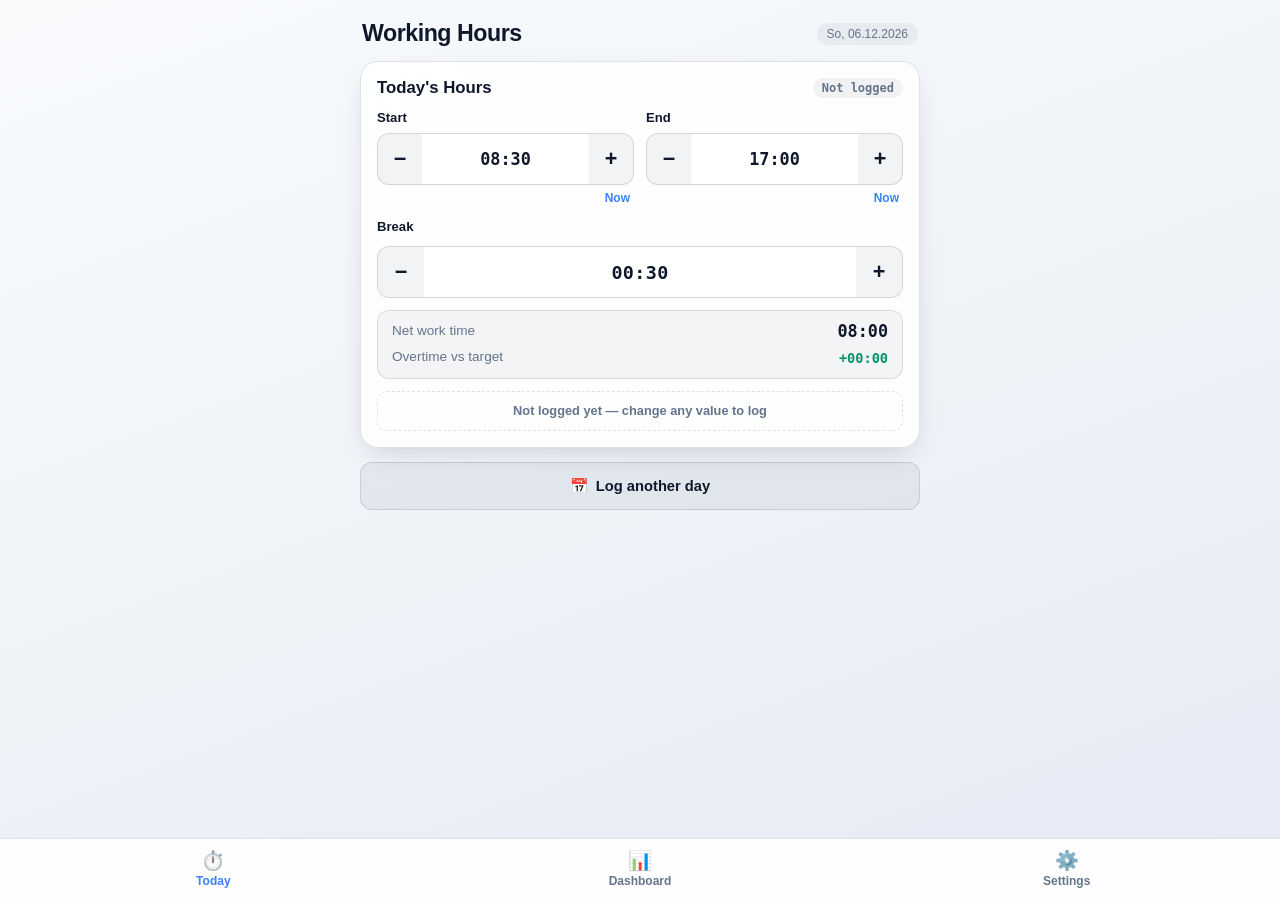
==== examples/working_hours/index.html @ c93cf64a "chore: track the Working Hours example app examples/ was untracked, so the reference app the runtime" ====
<!DOCTYPE html>
<html lang="en">
<head>
  <meta charset="UTF-8">
  <meta name="viewport" content="width=device-width, initial-scale=1.0, maximum-scale=1.0, user-scalable=no, viewport-fit=cover">
  <title>Working Hours</title>
  <link rel="stylesheet" href="css/style.css">
</head>
<body>

  <!-- ==================== TODAY PANE ==================== -->
  <section id="pane-today" class="pane active">
    <header class="topbar">
      <h1>Working Hours</h1>
      <span id="today-date-chip" class="chip">--.--.----</span>
    </header>

    <!-- 1. Today's Logging Card -->
    <div class="card" id="card-today">
      <div class="row-between">
        <h2 id="today-card-title">Today's Hours</h2>
        <span id="today-status-chip" class="badge">Not logged</span>
      </div>

      <!-- Start & End Times (24h steppers, 15 min increments) -->
      <div class="time-grid">
        <div class="time-col">
          <label for="input-today-start" class="field-label">Start</label>
          <div class="stepper" id="stepper-today-start" data-mode="clock" data-step="15">
            <button type="button" class="stepper-btn" data-delta="-1" aria-label="Start 15 minutes earlier">−</button>
            <input class="stepper-value" type="text" inputmode="numeric" maxlength="5" id="input-today-start" value="08:30">
            <button type="button" class="stepper-btn" data-delta="1" aria-label="Start 15 minutes later">+</button>
          </div>
          <button type="button" id="btn-today-now-start" class="link-btn link-btn-right">Now</button>
        </div>
        <div class="time-col">
          <label for="input-today-end" class="field-label">End</label>
          <div class="stepper" id="stepper-today-end" data-mode="clock" data-step="15">
            <button type="button" class="stepper-btn" data-delta="-1" aria-label="End 15 minutes earlier">−</button>
            <input class="stepper-value" type="text" inputmode="numeric" maxlength="5" id="input-today-end" value="17:00">
            <button type="button" class="stepper-btn" data-delta="1" aria-label="End 15 minutes later">+</button>
          </div>
          <button type="button" id="btn-today-now-end" class="link-btn link-btn-right">Now</button>
        </div>
      </div>

      <!-- Total Break Time with 0, 30, 60, 90 presets -->
      <div class="break-section">
        <label for="input-today-break" class="field-label">Break</label>
        <div class="stepper" id="stepper-today-break" data-mode="duration" data-step="15">
          <button type="button" class="stepper-btn" data-delta="-1" aria-label="Break 15 minutes shorter">−</button>
          <input class="stepper-value" type="text" inputmode="numeric" maxlength="5" id="input-today-break" value="00:30">
          <button type="button" class="stepper-btn" data-delta="1" aria-label="Break 15 minutes longer">+</button>
        </div>
      </div>

      <!-- Net Preview Box -->
      <div class="net-preview-box">
        <div class="row-between">
          <span class="muted">Net work time</span>
          <span class="net-line">
            <span id="today-overnight" class="overnight-hint" hidden>+1 day</span>
            <span id="today-net-time" class="net-value">08:00</span>
          </span>
        </div>
        <div class="row-between">
          <span class="muted">Overtime vs target</span>
          <span id="today-overtime" class="overtime-value positive">+00:00</span>
        </div>
      </div>

      <!-- Autosave status (tap to force an immediate write) -->
      <button type="button" id="today-save-status" class="save-status">Not logged yet</button>
    </div>

    <!-- 2. Open the shared editor for any other day -->
    <button type="button" id="btn-open-prev-day" class="btn btn-ghost btn-block">
      <span>📅</span> Log another day
    </button>
  </section>

  <!-- ==================== DASHBOARD PANE ==================== -->
  <section id="pane-dashboard" class="pane">
    <header class="topbar">
      <h1>Dashboard</h1>
      <span id="entry-count-chip" class="chip">0 days</span>
    </header>

    <!-- 1. Overhours Total Balance & Carryover Input -->
    <div class="card overhours-card">
      <div class="row-between">
        <span class="overhours-label">Total Overhours Balance</span>
        <span id="overhours-badge" class="badge positive">+00:00</span>
      </div>
      <div class="overhours-main">
        <span id="overhours-total" class="overhours-value">+00:00</span>
        <span class="overhours-unit">HH:MM</span>
      </div>
      <div class="overhours-breakdown">
        <span id="overhours-initial-label" class="muted">Carryover: +00:00</span>
        <span class="muted">·</span>
        <span id="overhours-logged-label" class="muted">Logged: +00:00</span>
      </div>

      <div class="form-group carryover-group">
        <label for="dashboard-carryover" class="field-label">Current Carryover Overhours Balance</label>
        <input type="text" id="dashboard-carryover" class="field" placeholder="+00:00 or -02:15">
        <p class="muted-small">Initial balance from your previous spreadsheet. Updates total calculation immediately.</p>
      </div>
    </div>

    <!-- 2. Recent Shifts & Spreadsheet Transfer Feed -->
    <div class="card">
      <div class="row-between">
        <h2>Logged Shifts</h2>
        <span id="pending-chip" class="chip chip-pending" hidden>0 pending</span>
      </div>
      <div class="row-between feed-tools">
        <span class="muted-small">Tap a row to edit · check off what's in Excel</span>
        <button type="button" id="btn-mark-all" class="link-btn" hidden>Mark all transferred</button>
      </div>

      <div id="entries-feed" class="entries-feed">
        <!-- Rendered dynamically by ui.js -->
      </div>
    </div>
  </section>

  <!-- ==================== SETTINGS PANE ==================== -->
  <section id="pane-settings" class="pane">
    <header class="topbar">
      <h1>Settings</h1>
    </header>

    <!-- Target Work Schedule -->
    <div class="card">
      <h2>Work Target Schedule</h2>
      <div class="form-group">
        <label for="setting-target-time" class="field-label">Daily target work time</label>
        <div class="stepper" id="stepper-setting-target" data-mode="duration" data-step="15">
          <button type="button" class="stepper-btn" data-delta="-1" aria-label="Target 15 minutes shorter">−</button>
          <input class="stepper-value" type="text" inputmode="numeric" maxlength="5" id="setting-target-time" value="08:00">
          <button type="button" class="stepper-btn" data-delta="1" aria-label="Target 15 minutes longer">+</button>
        </div>
      </div>
    </div>

    <!-- Default Daily Times -->
    <div class="card">
      <h2>Default Daily Times</h2>
      <div class="form-group">
        <label for="setting-start-time" class="field-label">Default start</label>
        <div class="stepper" id="stepper-setting-start" data-mode="clock" data-step="15">
          <button type="button" class="stepper-btn" data-delta="-1" aria-label="Default start 15 minutes earlier">−</button>
          <input class="stepper-value" type="text" inputmode="numeric" maxlength="5" id="setting-start-time" value="08:30">
          <button type="button" class="stepper-btn" data-delta="1" aria-label="Default start 15 minutes later">+</button>
        </div>
      </div>

      <div class="form-group">
        <label for="setting-end-time" class="field-label">Default end</label>
        <div class="stepper" id="stepper-setting-end" data-mode="clock" data-step="15">
          <button type="button" class="stepper-btn" data-delta="-1" aria-label="Default end 15 minutes earlier">−</button>
          <input class="stepper-value" type="text" inputmode="numeric" maxlength="5" id="setting-end-time" value="17:00">
          <button type="button" class="stepper-btn" data-delta="1" aria-label="Default end 15 minutes later">+</button>
        </div>
      </div>

      <div class="form-group">
        <label for="setting-break-time" class="field-label">Default break</label>
        <div class="stepper" id="stepper-setting-break" data-mode="duration" data-step="15">
          <button type="button" class="stepper-btn" data-delta="-1" aria-label="Default break 15 minutes shorter">−</button>
          <input class="stepper-value" type="text" inputmode="numeric" maxlength="5" id="setting-break-time" value="00:30">
          <button type="button" class="stepper-btn" data-delta="1" aria-label="Default break 15 minutes longer">+</button>
        </div>
      </div>
    </div>

    <!-- End-of-Day Reminder -->
    <div class="card">
      <h2>End-of-Day Reminder</h2>

      <div class="perm-row" id="reminder-perm-row">
        <span class="perm-dot" aria-hidden="true"></span>
        <div class="perm-text">
          <span class="perm-label" id="reminder-perm-label">Notifications allowed</span>
          <span class="muted-small" id="reminder-perm-detail" hidden></span>
        </div>
        <button type="button" id="btn-reminder-perm" class="btn btn-ghost btn-mini" hidden>Allow</button>
      </div>
      <button type="button" id="btn-reminder-perm-settings" class="link-btn link-btn-right" hidden>Open Android settings</button>

      <label class="switch-row" for="setting-reminder-enabled">
        <span class="field-label">Notify me before my end time</span>
        <input type="checkbox" id="setting-reminder-enabled" class="switch">
      </label>

      <div class="form-group" id="reminder-lead-group">
        <label for="setting-reminder-lead" class="field-label">How long before</label>
        <div class="stepper" id="stepper-reminder-lead" data-mode="duration" data-step="5">
          <button type="button" class="stepper-btn" data-delta="-1" aria-label="Remind 5 minutes later">−</button>
          <input class="stepper-value" type="text" inputmode="numeric" maxlength="5" id="setting-reminder-lead" value="00:15">
          <button type="button" class="stepper-btn" data-delta="1" aria-label="Remind 5 minutes earlier">+</button>
        </div>
      </div>
      <p id="reminder-hint" class="muted-small"></p>
    </div>

    <!-- Appearance: theme mode + accent -->
    <div class="card">
      <h2>Appearance</h2>
      <div class="form-group">
        <span class="field-label">Theme</span>
        <div id="theme-segmented" class="segmented" role="radiogroup" aria-label="Theme">
          <button type="button" class="segment" data-theme="auto" role="radio" aria-checked="true">Auto</button>
          <button type="button" class="segment" data-theme="light" role="radio" aria-checked="false">Light</button>
          <button type="button" class="segment" data-theme="dark" role="radio" aria-checked="false">Dark</button>
        </div>
        <p class="muted-small">Auto follows your system setting.</p>
      </div>

      <div class="form-group">
        <span class="field-label">Accent color</span>
        <div id="swatches" class="swatches"></div>
      </div>
    </div>

    <!-- Danger Zone: Delete All Entries -->
    <div class="card card-danger">
      <h2>Danger Zone</h2>
      <p class="muted">Permanently delete all logged shifts. This will reset the logged overtime to zero.</p>
      <button type="button" id="btn-delete-all" class="btn btn-danger btn-block">🗑️ Delete All Entries</button>
    </div>
  </section>

  <!-- ==================== SHIFT EDITOR SHEET ==================== -->
  <dialog id="sheet-editor" class="sheet" aria-label="Edit shift">
    <div class="sheet-inner">
      <div class="sheet-handle" aria-hidden="true"></div>

      <div class="row-between">
        <h2 id="sheet-title">Edit day</h2>
        <button type="button" id="btn-sheet-close" class="link-btn">✕ Close</button>
      </div>

      <div class="form-group">
        <div class="row-between">
          <label for="input-sheet-date" class="field-label">Date</label>
          <span id="sheet-date-display" class="muted-small"></span>
        </div>
        <input type="date" id="input-sheet-date" class="field date-field">
      </div>

      <div class="time-grid">
        <div class="time-col">
          <label for="input-sheet-start" class="field-label">Start</label>
          <div class="stepper" id="stepper-sheet-start" data-mode="clock" data-step="15">
            <button type="button" class="stepper-btn" data-delta="-1" aria-label="Start 15 minutes earlier">−</button>
            <input class="stepper-value" type="text" inputmode="numeric" maxlength="5" id="input-sheet-start" value="08:30">
            <button type="button" class="stepper-btn" data-delta="1" aria-label="Start 15 minutes later">+</button>
          </div>
          <button type="button" id="btn-sheet-now-start" class="link-btn link-btn-right">Now</button>
        </div>
        <div class="time-col">
          <label for="input-sheet-end" class="field-label">End</label>
          <div class="stepper" id="stepper-sheet-end" data-mode="clock" data-step="15">
            <button type="button" class="stepper-btn" data-delta="-1" aria-label="End 15 minutes earlier">−</button>
            <input class="stepper-value" type="text" inputmode="numeric" maxlength="5" id="input-sheet-end" value="17:00">
            <button type="button" class="stepper-btn" data-delta="1" aria-label="End 15 minutes later">+</button>
          </div>
          <button type="button" id="btn-sheet-now-end" class="link-btn link-btn-right">Now</button>
        </div>
      </div>

      <div class="break-section">
        <label for="input-sheet-break" class="field-label">Break</label>
        <div class="stepper" id="stepper-sheet-break" data-mode="duration" data-step="15">
          <button type="button" class="stepper-btn" data-delta="-1" aria-label="Break 15 minutes shorter">−</button>
          <input class="stepper-value" type="text" inputmode="numeric" maxlength="5" id="input-sheet-break" value="00:30">
          <button type="button" class="stepper-btn" data-delta="1" aria-label="Break 15 minutes longer">+</button>
        </div>
      </div>

      <div class="net-preview-box">
        <div class="row-between">
          <span class="muted">Net work time</span>
          <span class="net-line">
            <span id="sheet-overnight" class="overnight-hint" hidden>+1 day</span>
            <span id="sheet-net-time" class="net-value">08:00</span>
          </span>
        </div>
        <div class="row-between">
          <span class="muted">Overtime vs target</span>
          <span id="sheet-overtime" class="overtime-value positive">+00:00</span>
        </div>
      </div>

      <button type="button" id="sheet-save-status" class="save-status">Not logged yet</button>

      <div class="row">
        <button type="button" id="btn-sheet-delete" class="btn btn-danger">🗑️ Delete</button>
        <button type="button" id="btn-sheet-done" class="btn btn-primary">Done</button>
      </div>
    </div>
  </dialog>

  <!-- ==================== TOAST & NAVIGATION ==================== -->
  <div id="toast" class="toast" hidden>
    <span id="toast-text"></span>
    <button type="button" id="toast-action" class="toast-action" hidden>Undo</button>
  </div>

  <nav class="tabbar">
    <button type="button" class="tab active" data-pane="today"><span>⏱️</span>Today</button>
    <button type="button" class="tab" data-pane="dashboard"><span>📊</span>Dashboard</button>
    <button type="button" class="tab" data-pane="settings"><span>⚙️</span>Settings</button>
  </nav>

  <script type="module" src="js/app.js"></script>
</body>
</html>
---- examples/working_hours/css/style.css ----
/* Working Hours — App² subapp.
   Platform rules and the bridge API are in AGENTS.md in this workspace. */

/* --- Theme tokens ---
   Light lives on bare :root. Dark is redefined twice: once for the system
   preference (Auto) and once for an explicit choice, so `data-theme` always wins. */
:root {
  --accent: #3b82f6;
  --on-accent: #ffffff;

  --bg-gradient: linear-gradient(160deg, #f8fafc, #eef2f7 55%, #e6e9f5);
  --surface: rgba(255, 255, 255, 0.88);
  --surface-solid: #ffffff;
  --inset: rgba(15, 23, 42, 0.04);
  --field-bg: #ffffff;
  --tint: rgba(15, 23, 42, 0.05);
  --tint-strong: rgba(15, 23, 42, 0.11);

  --border: rgba(15, 23, 42, 0.12);
  --field-border: rgba(15, 23, 42, 0.18);
  --text: #0f172a;
  --muted: #64748b;

  --danger: #dc2626;
  --danger-surface: rgba(220, 38, 38, 0.07);
  --success: #059669;
  --warning: #b45309;

  --toast-bg: #1e293b;
  --toast-text: #f8fafc;
  --tabbar-bg: rgba(255, 255, 255, 0.92);
  --shadow: 0 10px 30px -12px rgba(15, 23, 42, 0.22);

  --tabbar-h: 62px;
  color-scheme: light;
}

@media (prefers-color-scheme: dark) {
  :root:not([data-theme="light"]) {
    --bg-gradient: linear-gradient(160deg, #090d16, #0f172a 55%, #1e1b4b);
    --surface: rgba(30, 41, 59, 0.85);
    --surface-solid: #1e293b;
    --inset: rgba(15, 23, 42, 0.65);
    --field-bg: rgba(15, 23, 42, 0.75);
    --tint: rgba(255, 255, 255, 0.06);
    --tint-strong: rgba(255, 255, 255, 0.15);

    --border: rgba(255, 255, 255, 0.1);
    --field-border: rgba(148, 163, 184, 0.25);
    --text: #f8fafc;
    --muted: #94a3b8;

    --danger: #f87171;
    --danger-surface: rgba(248, 113, 113, 0.12);
    --success: #34d399;
    --warning: #fbbf24;

    --tabbar-bg: rgba(9, 13, 22, 0.92);
    --shadow: 0 10px 30px -8px rgba(0, 0, 0, 0.5);
    color-scheme: dark;
  }
}

:root[data-theme="dark"] {
  --bg-gradient: linear-gradient(160deg, #090d16, #0f172a 55%, #1e1b4b);
  --surface: rgba(30, 41, 59, 0.85);
  --surface-solid: #1e293b;
  --inset: rgba(15, 23, 42, 0.65);
  --field-bg: rgba(15, 23, 42, 0.75);
  --tint: rgba(255, 255, 255, 0.06);
  --tint-strong: rgba(255, 255, 255, 0.15);

  --border: rgba(255, 255, 255, 0.1);
  --field-border: rgba(148, 163, 184, 0.25);
  --text: #f8fafc;
  --muted: #94a3b8;

  --danger: #f87171;
  --danger-surface: rgba(248, 113, 113, 0.12);
  --success: #34d399;
  --warning: #fbbf24;

  --tabbar-bg: rgba(9, 13, 22, 0.92);
  --shadow: 0 10px 30px -8px rgba(0, 0, 0, 0.5);
  color-scheme: dark;
}

* {
  box-sizing: border-box;
  margin: 0;
  padding: 0;
  font-family: -apple-system, BlinkMacSystemFont, "Segoe UI", Roboto, Helvetica, Arial, sans-serif;
  -webkit-tap-highlight-color: transparent;
}

[hidden] {
  display: none !important;
}

body {
  background: var(--bg-gradient);
  background-attachment: fixed;
  color: var(--text);
  min-height: 100vh;
  padding:
    max(16px, env(safe-area-inset-top, 16px))
    max(16px, env(safe-area-inset-right, 16px))
    calc(var(--tabbar-h) + 24px + env(safe-area-inset-bottom, 0px))
    max(16px, env(safe-area-inset-left, 16px));
}

code {
  font-family: ui-monospace, Menlo, Consolas, monospace;
  font-size: 0.85em;
  color: var(--accent);
}

/* --- Panes --- */
.pane { display: none; flex-direction: column; gap: 14px; max-width: 560px; margin: 0 auto; }
.pane.active { display: flex; animation: fade 0.2s ease-out; }
@keyframes fade { from { opacity: 0; transform: translateY(4px); } to { opacity: 1; transform: none; } }

.topbar { display: flex; align-items: center; justify-content: space-between; padding: 4px 2px 0; gap: 10px; }
.topbar h1 { font-size: 1.45rem; font-weight: 800; letter-spacing: -0.02em; }

/* --- Cards --- */
.card {
  background: var(--surface);
  backdrop-filter: blur(16px);
  -webkit-backdrop-filter: blur(16px);
  border: 1px solid var(--border);
  border-radius: 18px;
  padding: 16px;
  display: flex;
  flex-direction: column;
  gap: 12px;
  box-shadow: var(--shadow);
}
.card h2 { font-size: 1.05rem; font-weight: 700; }
.card-danger {
  border-color: color-mix(in srgb, var(--danger) 30%, transparent);
  background: color-mix(in srgb, var(--danger) 6%, var(--surface));
}
.muted { font-size: 0.85rem; color: var(--muted); line-height: 1.5; }
.muted-small { font-size: 0.75rem; color: var(--muted); line-height: 1.4; }

.chip {
  font-size: 0.75rem;
  color: var(--muted);
  background: var(--tint);
  padding: 4px 10px;
  border-radius: 999px;
  white-space: nowrap;
}
.chip-pending {
  color: var(--warning);
  background: color-mix(in srgb, var(--warning) 16%, transparent);
  font-weight: 700;
}

.badge {
  font-size: 0.75rem;
  font-weight: 700;
  padding: 3px 9px;
  border-radius: 999px;
  font-family: ui-monospace, monospace;
  background: var(--tint);
  color: var(--muted);
}
.badge.positive { background: color-mix(in srgb, var(--success) 16%, transparent); color: var(--success); }
.badge.negative { background: color-mix(in srgb, var(--danger) 16%, transparent); color: var(--danger); }

/* --- Overhours Card --- */
.overhours-card {
  background: color-mix(in srgb, var(--accent) 7%, var(--surface));
  border: 1.5px solid color-mix(in srgb, var(--accent) 35%, var(--border));
}
.overhours-label {
  font-size: 0.82rem;
  font-weight: 600;
  text-transform: uppercase;
  letter-spacing: 0.05em;
  color: var(--muted);
}
.overhours-main {
  display: flex;
  align-items: baseline;
  gap: 8px;
  margin: 2px 0;
}
.overhours-value {
  font-size: 2.2rem;
  font-weight: 800;
  font-family: ui-monospace, monospace;
  letter-spacing: -0.03em;
}
.overhours-value.positive { color: var(--success); }
.overhours-value.negative { color: var(--danger); }
.overhours-unit { font-size: 0.85rem; color: var(--muted); font-weight: 500; }
.overhours-breakdown {
  display: flex;
  flex-wrap: wrap;
  align-items: center;
  gap: 8px;
  font-size: 0.8rem;
}
.carryover-group {
  margin-top: 8px;
  border-top: 1px solid var(--border);
  padding-top: 10px;
}

/* --- Controls & Inputs --- */
.field-label {
  font-size: 0.82rem;
  font-weight: 600;
  color: var(--text);
  display: block;
  margin-bottom: 4px;
}
.form-group {
  display: flex;
  flex-direction: column;
  gap: 4px;
}

.field {
  width: 100%;
  min-height: 48px;
  background: var(--field-bg);
  border: 1.5px solid var(--field-border);
  border-radius: 12px;
  padding: 11px 14px;
  font-size: 1rem;
  color: var(--text);
  outline: none;
  transition: border-color 0.18s, box-shadow 0.18s;
}
.field:focus { border-color: var(--accent); box-shadow: 0 0 0 3px color-mix(in srgb, var(--accent) 30%, transparent); }
.field::placeholder { color: var(--muted); }

.date-field {
  font-weight: 600;
  text-align: center;
  font-size: 1.05rem;
}

/* --- Time steppers (24h, ±15 min) --- */
.stepper {
  display: grid;
  grid-template-columns: 46px minmax(0, 1fr) 46px;
  align-items: stretch;
  min-height: 52px;
  background: var(--field-bg);
  border: 1.5px solid var(--field-border);
  border-radius: 12px;
  overflow: hidden;
  transition: border-color 0.18s, box-shadow 0.18s;
}
.stepper:focus-within {
  border-color: var(--accent);
  box-shadow: 0 0 0 3px color-mix(in srgb, var(--accent) 30%, transparent);
}
.stepper-btn {
  background: var(--tint);
  border: none;
  color: var(--text);
  font-size: 1.35rem;
  font-weight: 600;
  line-height: 1;
  cursor: pointer;
  touch-action: manipulation;
  user-select: none;
  transition: background 0.12s;
}
.stepper-btn:active { background: var(--tint-strong); }
.stepper-value {
  width: 100%;
  min-width: 0;
  background: none;
  border: none;
  outline: none;
  text-align: center;
  font-family: ui-monospace, Menlo, Consolas, monospace;
  font-size: 1.15rem;
  font-weight: 700;
  letter-spacing: 0.02em;
  color: var(--text);
  padding: 0 2px;
}

.time-grid {
  display: grid;
  grid-template-columns: 1fr 1fr;
  gap: 12px;
}
/* Two steppers side by side get less room — keep HH:MM off the buttons. */
.time-grid .stepper { grid-template-columns: 44px minmax(0, 1fr) 44px; }
.time-grid .stepper-value { font-size: 1.05rem; letter-spacing: 0; }
.time-col {
  display: flex;
  flex-direction: column;
  gap: 4px;
}

/* Break section */
.break-section {
  display: flex;
  flex-direction: column;
  gap: 8px;
}
/* Net Preview Box */
.net-preview-box {
  background: var(--inset);
  border: 1px solid var(--border);
  border-radius: 12px;
  padding: 10px 14px;
  display: flex;
  flex-direction: column;
  gap: 6px;
  font-size: 0.85rem;
}
.net-line { display: flex; align-items: center; gap: 8px; }
.net-value {
  font-weight: 700;
  font-size: 1.05rem;
  font-family: ui-monospace, monospace;
}
.overtime-value {
  font-weight: 700;
  font-family: ui-monospace, monospace;
}
.overtime-value.positive { color: var(--success); }
.overtime-value.negative { color: var(--danger); }
.overnight-hint {
  font-size: 0.65rem;
  font-weight: 700;
  text-transform: uppercase;
  letter-spacing: 0.04em;
  color: var(--warning);
  background: color-mix(in srgb, var(--warning) 16%, transparent);
  padding: 2px 7px;
  border-radius: 999px;
}

/* --- Autosave status line (replaces the Save button) --- */
.save-status {
  width: 100%;
  min-height: 40px;
  background: none;
  border: 1px dashed var(--border);
  border-radius: 10px;
  color: var(--muted);
  font-size: 0.8rem;
  font-weight: 600;
  cursor: pointer;
  padding: 8px;
  transition: color 0.18s, border-color 0.18s;
}
.save-status.saved { color: var(--success); border-color: color-mix(in srgb, var(--success) 35%, transparent); }
.save-status:active { border-style: solid; }

/* --- Buttons --- */
.row { display: flex; gap: 8px; }
.row-between { display: flex; align-items: center; justify-content: space-between; gap: 10px; }

.btn {
  flex: 1;
  min-height: 48px;
  display: flex;
  align-items: center;
  justify-content: center;
  gap: 8px;
  padding: 12px 14px;
  font-size: 0.92rem;
  font-weight: 600;
  border: none;
  border-radius: 12px;
  cursor: pointer;
  transition: transform 0.12s, filter 0.18s, background 0.18s;
}
.btn:active { transform: scale(0.97); }
.btn:disabled { opacity: 0.4; }
.btn-block { width: 100%; }
.btn-primary { background: var(--accent); color: var(--on-accent); }
.btn-ghost {
  background: var(--tint);
  color: var(--text);
  border: 1px solid var(--border);
}
.btn-ghost:active { background: var(--tint-strong); }
.btn-danger {
  background: var(--danger-surface);
  color: var(--danger);
  border: 1px solid color-mix(in srgb, var(--danger) 35%, transparent);
}
.btn-danger:active {
  background: var(--danger);
  color: #fff;
}

.link-btn {
  background: none;
  border: none;
  color: var(--accent);
  font-size: 0.82rem;
  font-weight: 600;
  cursor: pointer;
  padding: 4px 6px;
  white-space: nowrap;
}
.link-btn:active { opacity: 0.7; }
.link-btn-right { align-self: flex-end; font-size: 0.75rem; padding: 2px 4px; }

/* --- Entries Feed & Rows (Dashboard) --- */
.feed-tools { align-items: flex-start; }
.entries-feed {
  display: flex;
  flex-direction: column;
  gap: 8px;
}

.entry-item {
  width: 100%;
  background: var(--inset);
  border: 1px solid var(--border);
  border-left: 3px solid transparent;
  border-radius: 14px;
  padding: 12px 14px;
  display: flex;
  align-items: center;
  gap: 10px;
  color: var(--text);
  transition: background 0.15s, border-color 0.15s, opacity 0.15s;
  animation: fade 0.2s ease-out;
}

/* The row body is its own button so the checkbox isn't nested inside it. */
.entry-open {
  flex: 1;
  min-width: 0;
  display: flex;
  align-items: center;
  gap: 10px;
  background: none;
  border: none;
  padding: 4px 0;
  margin: -4px 0;
  color: inherit;
  text-align: left;
  cursor: pointer;
  font: inherit;
}
.entry-open:active { opacity: 0.6; }

/* Not yet in the spreadsheet — this is the row that needs attention. */
.entry-item.pending {
  border-left-color: var(--warning);
  background: color-mix(in srgb, var(--warning) 8%, var(--inset));
}
/* Already transferred — done work recedes. */
.entry-item.transferred {
  opacity: 0.5;
}

.entry-check {
  flex-shrink: 0;
  width: 44px;
  height: 44px;
  margin: -8px -6px -8px -8px;
  display: flex;
  align-items: center;
  justify-content: center;
  background: none;
  border: none;
  cursor: pointer;
}
.entry-check::before {
  content: '';
  width: 26px;
  height: 26px;
  border-radius: 50%;
  border: 2px solid var(--field-border);
  background: transparent;
  display: block;
  transition: background 0.15s, border-color 0.15s;
}
.entry-check[aria-checked="true"]::before {
  content: '✓';
  color: var(--on-accent);
  background: var(--success);
  border-color: var(--success);
  font-size: 0.85rem;
  font-weight: 800;
  line-height: 22px;
  text-align: center;
}
.entry-check:active::before { transform: scale(0.88); }

.entry-main {
  flex: 1;
  min-width: 0;
  display: flex;
  flex-direction: column;
  gap: 4px;
}
.entry-header-row {
  display: flex;
  align-items: center;
  gap: 8px;
}
.entry-date {
  font-weight: 700;
  font-size: 0.92rem;
  color: var(--text);
}
.pending-pill {
  font-size: 0.6rem;
  font-weight: 800;
  text-transform: uppercase;
  letter-spacing: 0.05em;
  color: var(--warning);
  background: color-mix(in srgb, var(--warning) 16%, transparent);
  padding: 2px 6px;
  border-radius: 999px;
}
.entry-times-row {
  display: flex;
  flex-wrap: wrap;
  align-items: center;
  gap: 8px;
  font-size: 0.8rem;
  color: var(--muted);
}
.entry-times-row strong {
  color: var(--text);
  font-family: ui-monospace, monospace;
  font-weight: 700;
}

.entry-side {
  display: flex;
  align-items: center;
  gap: 8px;
  flex-shrink: 0;
}
.entry-net-badge {
  display: flex;
  flex-direction: column;
  align-items: flex-end;
  gap: 2px;
}
.entry-net-time {
  font-weight: 700;
  font-size: 0.95rem;
  font-family: ui-monospace, monospace;
}

.empty-state {
  text-align: center;
  color: var(--muted);
  font-size: 0.88rem;
  padding: 28px 16px;
  line-height: 1.6;
}
.empty-state span { font-size: 2rem; display: block; margin-bottom: 6px; opacity: 0.6; }

/* --- Permission row --- */
.perm-row {
  display: flex;
  align-items: center;
  gap: 10px;
  padding: 10px 12px;
  background: var(--inset);
  border: 1px solid var(--border);
  border-radius: 12px;
}
.perm-dot {
  flex-shrink: 0;
  width: 10px;
  height: 10px;
  border-radius: 50%;
  background: var(--warning);
  box-shadow: 0 0 0 3px color-mix(in srgb, var(--warning) 20%, transparent);
}
.perm-row.granted .perm-dot {
  background: var(--success);
  box-shadow: 0 0 0 3px color-mix(in srgb, var(--success) 20%, transparent);
}
.perm-text {
  flex: 1;
  min-width: 0;
  display: flex;
  flex-direction: column;
  gap: 2px;
}
.perm-label { font-size: 0.85rem; font-weight: 600; }
.btn-mini {
  flex: none;
  min-height: 40px;
  padding: 0 14px;
  font-size: 0.8rem;
  border-radius: 10px;
}

/* --- Switch --- */
.switch-row {
  display: flex;
  align-items: center;
  justify-content: space-between;
  gap: 12px;
  cursor: pointer;
  min-height: 44px;
}
.switch-row .field-label { margin-bottom: 0; }
.switch {
  appearance: none;
  -webkit-appearance: none;
  flex-shrink: 0;
  width: 50px;
  height: 30px;
  border-radius: 999px;
  background: var(--tint-strong);
  border: 1px solid var(--border);
  position: relative;
  cursor: pointer;
  transition: background 0.18s;
}
.switch::after {
  content: '';
  position: absolute;
  top: 3px;
  left: 3px;
  width: 22px;
  height: 22px;
  border-radius: 50%;
  background: var(--surface-solid);
  box-shadow: 0 1px 3px rgba(0, 0, 0, 0.35);
  transition: transform 0.18s;
}
.switch:checked { background: var(--accent); border-color: var(--accent); }
.switch:checked::after { transform: translateX(20px); }

/* --- Segmented control (theme) --- */
.segmented {
  display: grid;
  grid-template-columns: repeat(3, 1fr);
  gap: 4px;
  background: var(--tint);
  border-radius: 12px;
  padding: 4px;
}
.segment {
  min-height: 40px;
  border: none;
  border-radius: 9px;
  background: none;
  color: var(--muted);
  font-size: 0.85rem;
  font-weight: 600;
  cursor: pointer;
  transition: background 0.15s, color 0.15s;
}
.segment.active {
  background: var(--surface-solid);
  color: var(--text);
  box-shadow: 0 1px 4px rgba(0, 0, 0, 0.18);
}

/* --- Swatches --- */
.swatches { display: flex; flex-wrap: wrap; gap: 10px; }
.swatch {
  width: 44px;
  height: 44px;
  border-radius: 12px;
  border: 2px solid transparent;
  cursor: pointer;
  transition: transform 0.12s;
}
.swatch:active { transform: scale(0.92); }
.swatch.selected { border-color: var(--text); }

/* --- Shift editor bottom sheet --- */
.sheet {
  position: fixed;
  inset: auto 0 0 0;
  width: 100%;
  max-width: 560px;
  margin: 0 auto;
  padding: 0;
  border: none;
  background: none;
  max-height: 92vh;
  overflow: visible;
  color: var(--text);
}
.sheet::backdrop {
  background: rgba(2, 6, 23, 0.55);
  backdrop-filter: blur(2px);
}
.sheet-inner {
  background: var(--surface-solid);
  border: 1px solid var(--border);
  border-bottom: none;
  border-radius: 20px 20px 0 0;
  padding: 10px 16px calc(18px + env(safe-area-inset-bottom, 0px));
  display: flex;
  flex-direction: column;
  gap: 12px;
  max-height: 92vh;
  overflow-y: auto;
  box-shadow: 0 -12px 40px -12px rgba(0, 0, 0, 0.45);
}
.sheet[open] .sheet-inner { animation: sheet-up 0.22s ease-out; }
@keyframes sheet-up { from { transform: translateY(18px); opacity: 0.4; } to { transform: none; opacity: 1; } }
.sheet-handle {
  width: 40px;
  height: 4px;
  border-radius: 2px;
  background: var(--tint-strong);
  margin: 2px auto 2px;
}
.sheet h2 { font-size: 1.05rem; font-weight: 700; }

/* --- Toast --- */
.toast {
  position: fixed;
  left: 12px;
  right: 12px;
  bottom: calc(var(--tabbar-h) + 12px + env(safe-area-inset-bottom, 0px));
  max-width: 536px;
  margin: 0 auto;
  background: var(--toast-bg);
  color: var(--toast-text);
  border: 1px solid var(--border);
  border-radius: 12px;
  padding: 12px 14px;
  display: flex;
  align-items: center;
  justify-content: space-between;
  gap: 12px;
  font-size: 0.86rem;
  box-shadow: 0 12px 30px -8px rgba(0, 0, 0, 0.7);
  z-index: 60;
}
.toast-action {
  background: none;
  border: none;
  color: color-mix(in srgb, var(--accent) 70%, white);
  font-weight: 700;
  font-size: 0.86rem;
  padding: 6px 4px;
  cursor: pointer;
  flex-shrink: 0;
}

/* --- Tab Bar --- */
.tabbar {
  position: fixed;
  left: 0;
  right: 0;
  bottom: 0;
  height: calc(var(--tabbar-h) + env(safe-area-inset-bottom, 0px));
  padding-bottom: env(safe-area-inset-bottom, 0px);
  display: flex;
  background: var(--tabbar-bg);
  backdrop-filter: blur(14px);
  -webkit-backdrop-filter: blur(14px);
  border-top: 1px solid var(--border);
  z-index: 20;
}
.tab {
  flex: 1;
  background: none;
  border: none;
  color: var(--muted);
  font-size: 0.75rem;
  font-weight: 600;
  display: flex;
  flex-direction: column;
  align-items: center;
  justify-content: center;
  gap: 3px;
  cursor: pointer;
  transition: color 0.18s;
}
.tab span { font-size: 1.2rem; line-height: 1; }
.tab.active { color: var(--accent); }
.tab:active { transform: scale(0.95); }

/* Keyboard hiding */
body.kb .tabbar { display: none; }
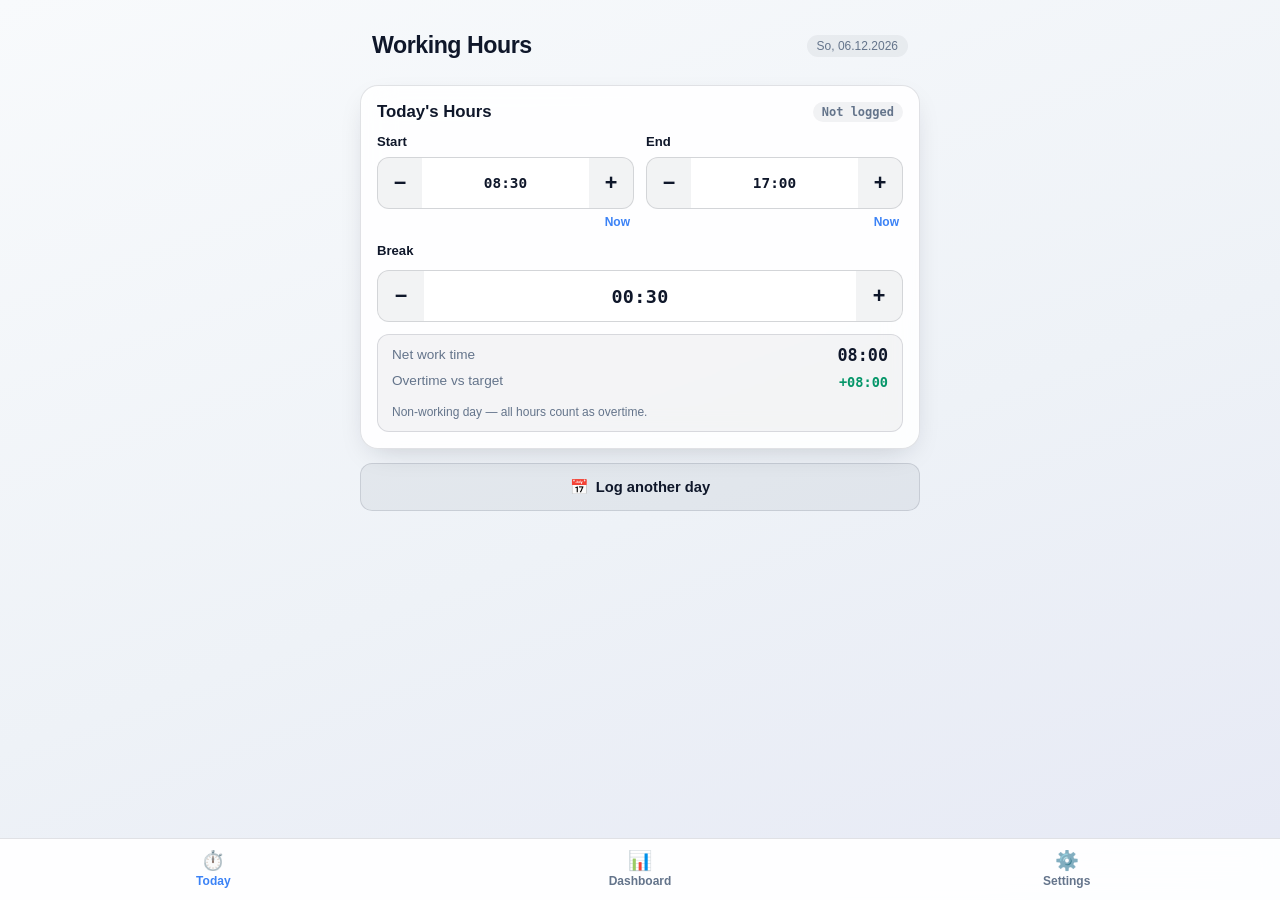
==== commit b2bd5852: "feat(working-hours): configurable working days and manual save for past days Weekend work used to re" ====
--- a/examples/working_hours/index.html
+++ b/examples/working_hours/index.html
@@ -67,10 +67,9 @@
           <span class="muted">Overtime vs target</span>
           <span id="today-overtime" class="overtime-value positive">+00:00</span>
         </div>
-      </div>
-
-      <!-- Autosave status (tap to force an immediate write) -->
-      <button type="button" id="today-save-status" class="save-status">Not logged yet</button>
+        <p id="today-nonworking-hint" class="muted-small nonworking-hint" hidden>Non-working day — all hours count as overtime.</p>
+      </div>
+
     </div>
 
     <!-- 2. Open the shared editor for any other day -->
@@ -142,6 +141,20 @@
           <input class="stepper-value" type="text" inputmode="numeric" maxlength="5" id="setting-target-time" value="08:00">
           <button type="button" class="stepper-btn" data-delta="1" aria-label="Target 15 minutes longer">+</button>
         </div>
+      </div>
+
+      <div class="form-group">
+        <span class="field-label">Working days</span>
+        <div id="working-days" class="daypicker" role="group" aria-label="Working days">
+          <button type="button" class="segment day" data-day="1">Mo</button>
+          <button type="button" class="segment day" data-day="2">Tu</button>
+          <button type="button" class="segment day" data-day="3">We</button>
+          <button type="button" class="segment day" data-day="4">Th</button>
+          <button type="button" class="segment day" data-day="5">Fr</button>
+          <button type="button" class="segment day" data-day="6">Sa</button>
+          <button type="button" class="segment day" data-day="0">Su</button>
+        </div>
+        <p class="muted-small">Days that are off count every logged hour as overtime.</p>
       </div>
     </div>
 
@@ -293,13 +306,12 @@
           <span class="muted">Overtime vs target</span>
           <span id="sheet-overtime" class="overtime-value positive">+00:00</span>
         </div>
-      </div>
-
-      <button type="button" id="sheet-save-status" class="save-status">Not logged yet</button>
+        <p id="sheet-nonworking-hint" class="muted-small nonworking-hint" hidden>Non-working day — all hours count as overtime.</p>
+      </div>
 
       <div class="row">
         <button type="button" id="btn-sheet-delete" class="btn btn-danger">🗑️ Delete</button>
-        <button type="button" id="btn-sheet-done" class="btn btn-primary">Done</button>
+        <button type="button" id="btn-sheet-save" class="btn btn-ghost">Save</button>
       </div>
     </div>
   </dialog>
--- a/examples/working_hours/css/style.css
+++ b/examples/working_hours/css/style.css
@@ -120,7 +120,14 @@
 .pane.active { display: flex; animation: fade 0.2s ease-out; }
 @keyframes fade { from { opacity: 0; transform: translateY(4px); } to { opacity: 1; transform: none; } }
 
-.topbar { display: flex; align-items: center; justify-content: space-between; padding: 4px 2px 0; gap: 10px; }
+.topbar {
+  display: flex;
+  align-items: center;
+  justify-content: space-between;
+  padding: max(16px, env(safe-area-inset-top)) max(12px, env(safe-area-inset-right)) 12px max(12px, env(safe-area-inset-left));
+  gap: 10px;
+}
+
 .topbar h1 { font-size: 1.45rem; font-weight: 800; letter-spacing: -0.02em; }
 
 /* --- Cards --- */
@@ -296,7 +303,7 @@
 }
 /* Two steppers side by side get less room — keep HH:MM off the buttons. */
 .time-grid .stepper { grid-template-columns: 44px minmax(0, 1fr) 44px; }
-.time-grid .stepper-value { font-size: 1.05rem; letter-spacing: 0; }
+.time-grid .stepper-value { font-size: 0.9rem; letter-spacing: 0; }
 .time-col {
   display: flex;
   flex-direction: column;
@@ -344,22 +351,6 @@
 }
 
 /* --- Autosave status line (replaces the Save button) --- */
-.save-status {
-  width: 100%;
-  min-height: 40px;
-  background: none;
-  border: 1px dashed var(--border);
-  border-radius: 10px;
-  color: var(--muted);
-  font-size: 0.8rem;
-  font-weight: 600;
-  cursor: pointer;
-  padding: 8px;
-  transition: color 0.18s, border-color 0.18s;
-}
-.save-status.saved { color: var(--success); border-color: color-mix(in srgb, var(--success) 35%, transparent); }
-.save-status:active { border-style: solid; }
-
 /* --- Buttons --- */
 .row { display: flex; gap: 8px; }
 .row-between { display: flex; align-items: center; justify-content: space-between; gap: 10px; }
@@ -667,6 +658,22 @@
   box-shadow: 0 1px 4px rgba(0, 0, 0, 0.18);
 }
 
+/* --- Day picker (working days) --- */
+.daypicker {
+  display: grid;
+  grid-template-columns: repeat(7, 1fr);
+  gap: 4px;
+  background: var(--tint);
+  border-radius: 12px;
+  padding: 4px;
+}
+.segment.day {
+  font-size: 0.78rem;
+  padding: 0;
+}
+
+.nonworking-hint { margin-top: 6px; }
+
 /* --- Swatches --- */
 .swatches { display: flex; flex-wrap: wrap; gap: 10px; }
 .swatch {
